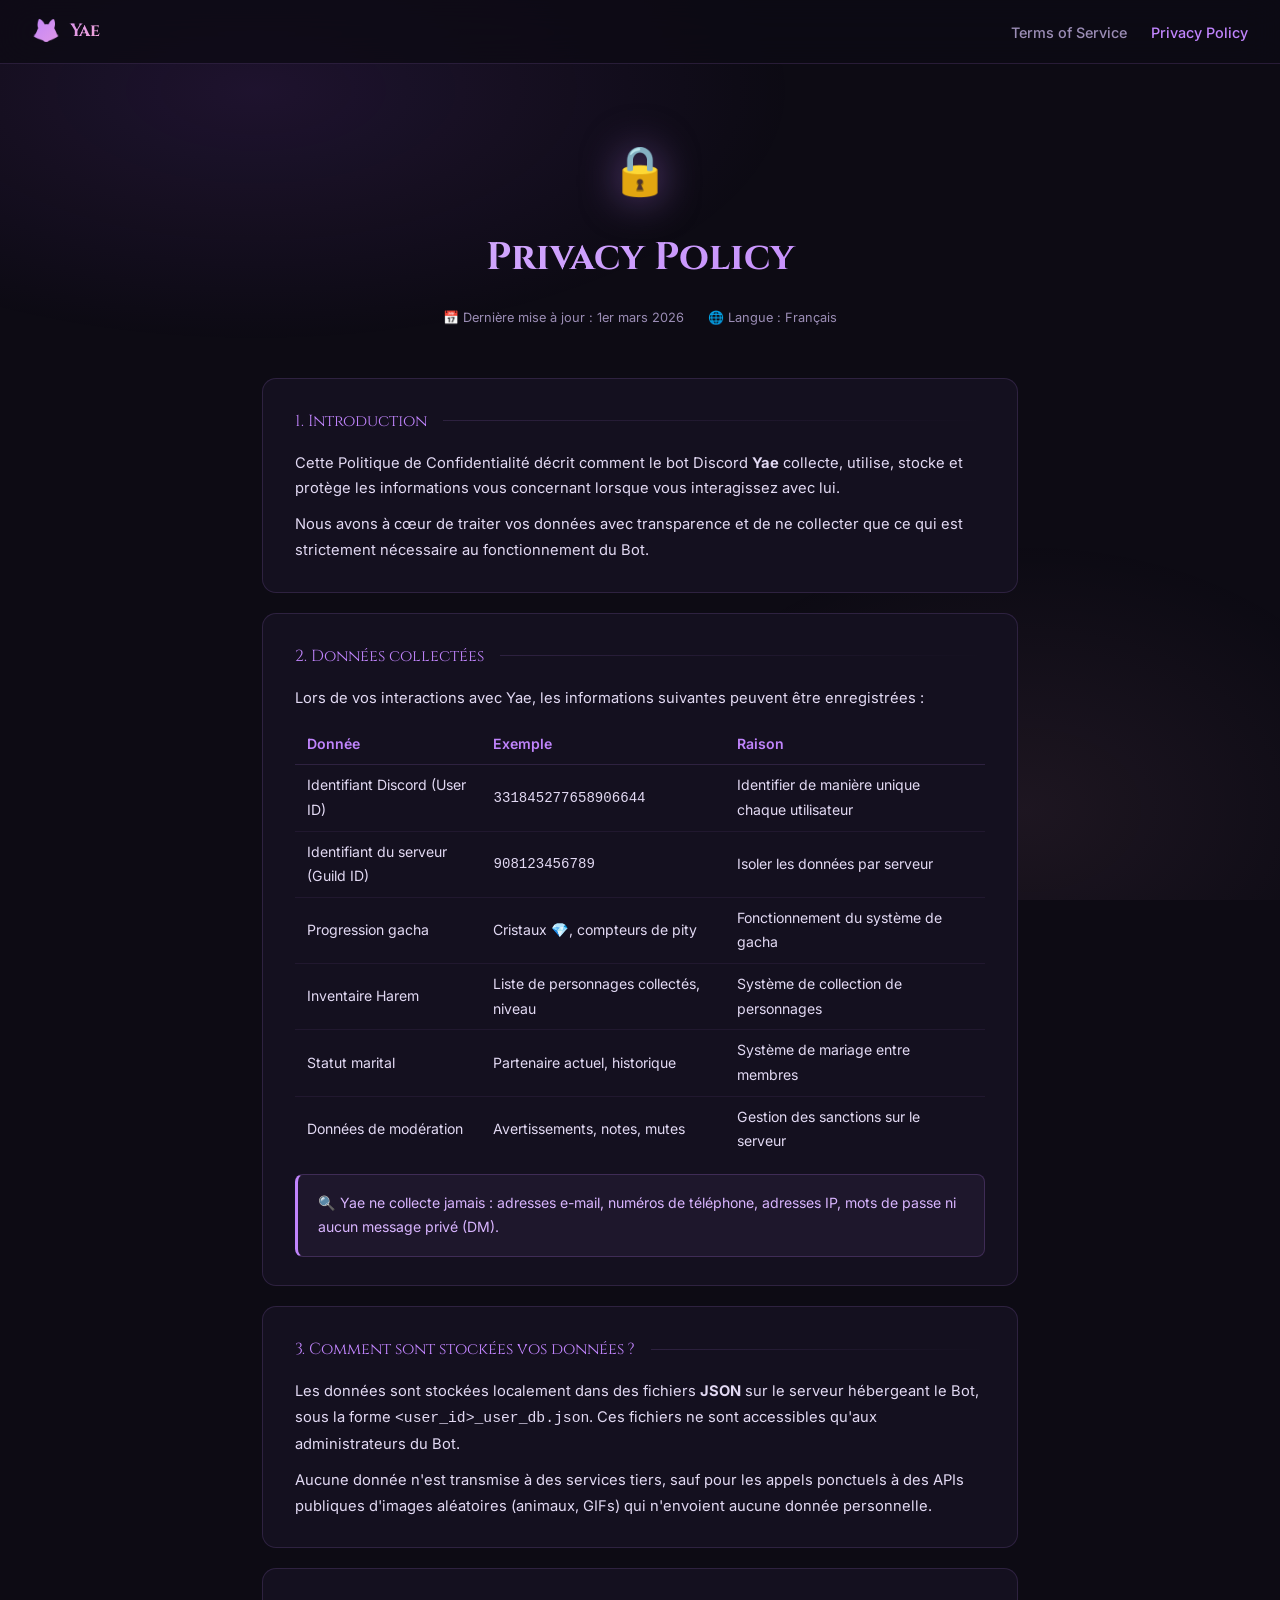
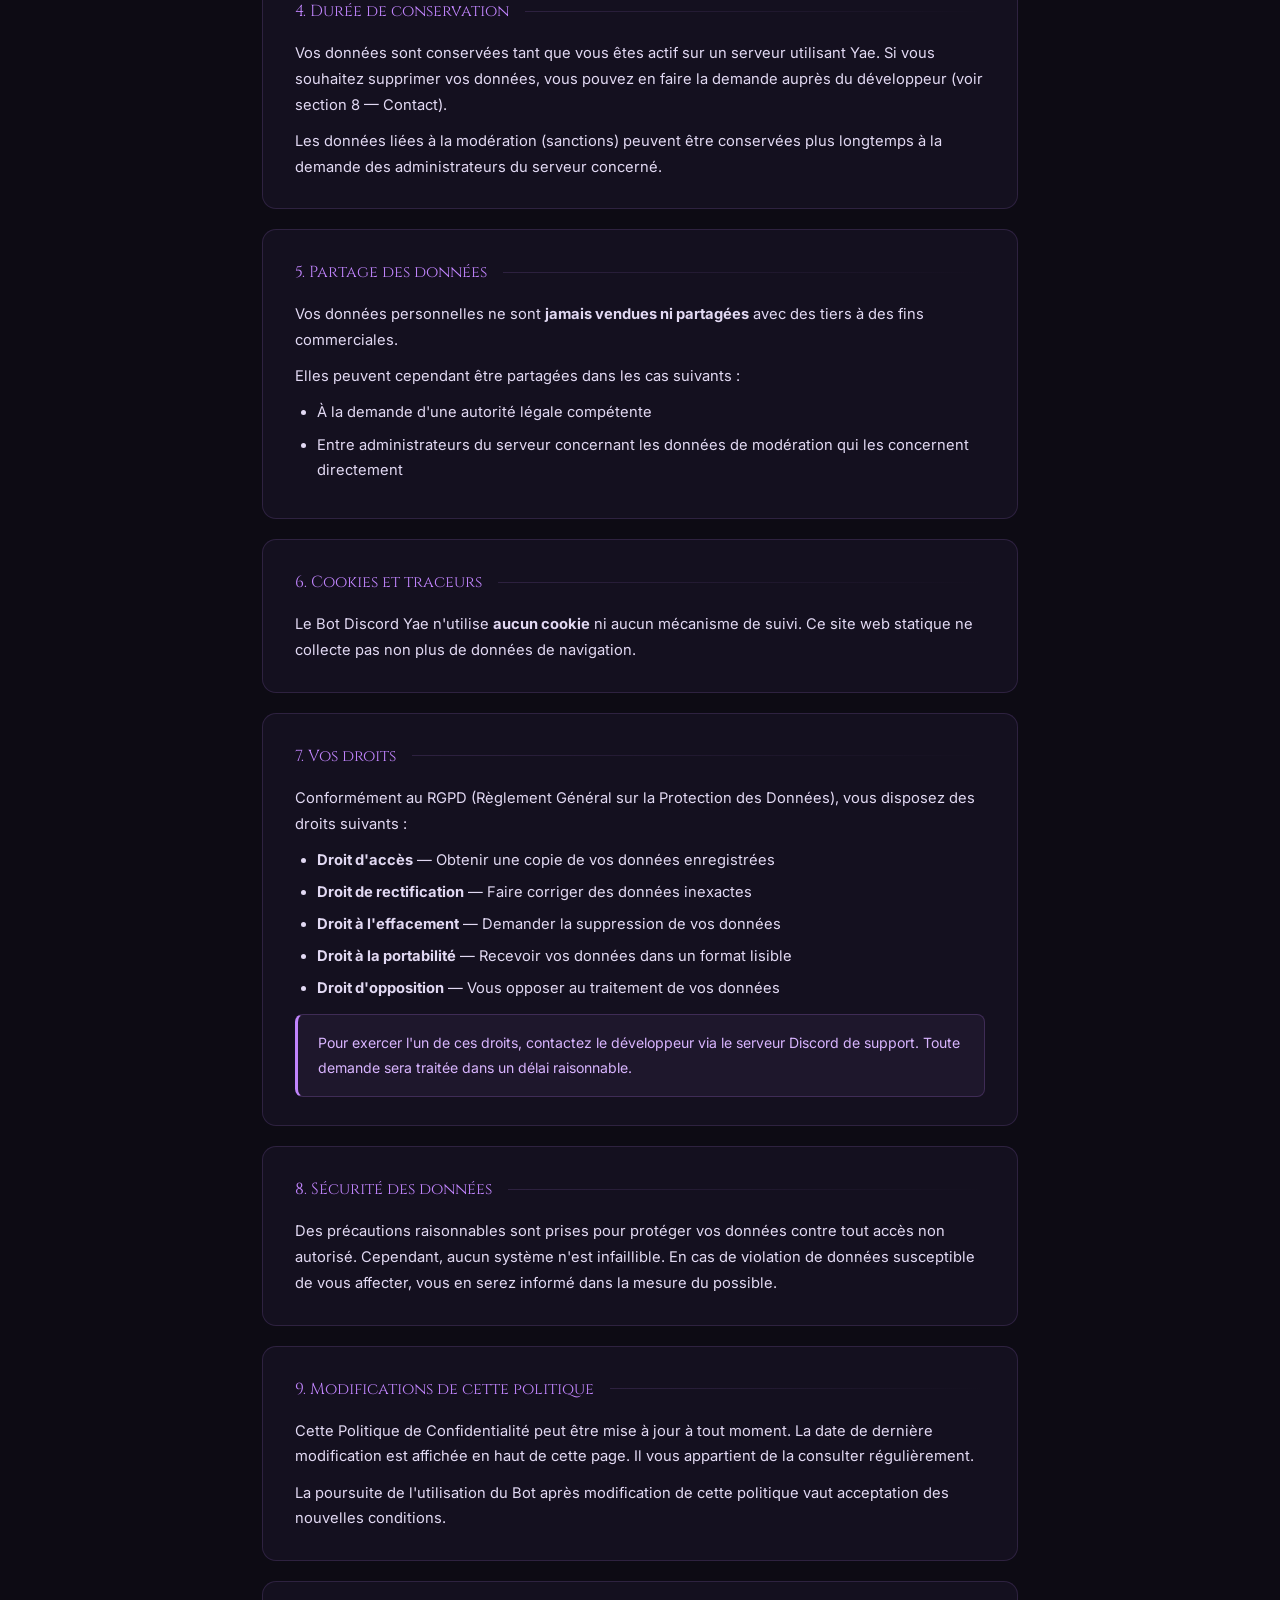
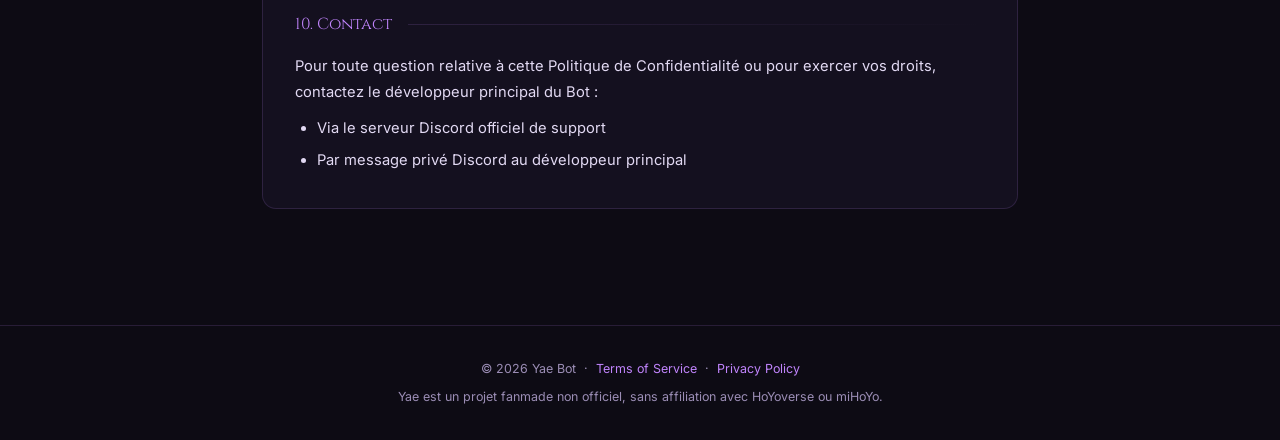
==== privacy.html @ f6617e18 "init" ====
<!DOCTYPE html>
<html lang="fr">
<head>
  <meta charset="UTF-8" />
  <meta name="viewport" content="width=device-width, initial-scale=1.0" />
  <title>Privacy Policy — Yae Bot</title>
  <meta name="description" content="Politique de confidentialité du bot Discord Yae." />
  <link rel="stylesheet" href="style.css" />
</head>
<body>

  <nav>
    <a class="nav-brand" href="index.html">
      <span class="kitsune">🦊</span> Yae
    </a>
    <ul class="nav-links">
      <li><a href="tos.html">Terms of Service</a></li>
      <li><a href="privacy.html" class="active">Privacy Policy</a></li>
    </ul>
  </nav>

  <div class="page">
    <div class="page-header">
      <span class="icon">🔒</span>
      <h1>Privacy Policy</h1>
      <div class="meta-row">
        <span>📅 Dernière mise à jour : 1er mars 2026</span>
        <span>🌐 Langue : Français</span>
      </div>
    </div>

    <!-- 1 -->
    <div class="section">
      <div class="section-title">1. Introduction</div>
      <p>
        Cette Politique de Confidentialité décrit comment le bot Discord <strong>Yae</strong>
        collecte, utilise, stocke et protège les informations vous concernant lorsque vous
        interagissez avec lui.
      </p>
      <p>
        Nous avons à cœur de traiter vos données avec transparence et de ne collecter que ce
        qui est strictement nécessaire au fonctionnement du Bot.
      </p>
    </div>

    <!-- 2 -->
    <div class="section">
      <div class="section-title">2. Données collectées</div>
      <p>
        Lors de vos interactions avec Yae, les informations suivantes peuvent être enregistrées :
      </p>

      <table>
        <thead>
          <tr>
            <th>Donnée</th>
            <th>Exemple</th>
            <th>Raison</th>
          </tr>
        </thead>
        <tbody>
          <tr>
            <td>Identifiant Discord (User ID)</td>
            <td><code>331845277658906644</code></td>
            <td>Identifier de manière unique chaque utilisateur</td>
          </tr>
          <tr>
            <td>Identifiant du serveur (Guild ID)</td>
            <td><code>908123456789</code></td>
            <td>Isoler les données par serveur</td>
          </tr>
          <tr>
            <td>Progression gacha</td>
            <td>Cristaux 💎, compteurs de pity</td>
            <td>Fonctionnement du système de gacha</td>
          </tr>
          <tr>
            <td>Inventaire Harem</td>
            <td>Liste de personnages collectés, niveau</td>
            <td>Système de collection de personnages</td>
          </tr>
          <tr>
            <td>Statut marital</td>
            <td>Partenaire actuel, historique</td>
            <td>Système de mariage entre membres</td>
          </tr>
          <tr>
            <td>Données de modération</td>
            <td>Avertissements, notes, mutes</td>
            <td>Gestion des sanctions sur le serveur</td>
          </tr>
        </tbody>
      </table>

      <div class="highlight">
        🔍 Yae ne collecte jamais : adresses e-mail, numéros de téléphone, adresses IP,
        mots de passe ni aucun message privé (DM).
      </div>
    </div>

    <!-- 3 -->
    <div class="section">
      <div class="section-title">3. Comment sont stockées vos données ?</div>
      <p>
        Les données sont stockées localement dans des fichiers <strong>JSON</strong> sur le
        serveur hébergeant le Bot, sous la forme <code>&lt;user_id&gt;_user_db.json</code>.
        Ces fichiers ne sont accessibles qu'aux administrateurs du Bot.
      </p>
      <p>
        Aucune donnée n'est transmise à des services tiers, sauf pour les appels ponctuels
        à des APIs publiques d'images aléatoires (animaux, GIFs) qui n'envoient aucune
        donnée personnelle.
      </p>
    </div>

    <!-- 4 -->
    <div class="section">
      <div class="section-title">4. Durée de conservation</div>
      <p>
        Vos données sont conservées tant que vous êtes actif sur un serveur utilisant Yae.
        Si vous souhaitez supprimer vos données, vous pouvez en faire la demande auprès
        du développeur (voir section 8 — Contact).
      </p>
      <p>
        Les données liées à la modération (sanctions) peuvent être conservées plus longtemps
        à la demande des administrateurs du serveur concerné.
      </p>
    </div>

    <!-- 5 -->
    <div class="section">
      <div class="section-title">5. Partage des données</div>
      <p>
        Vos données personnelles ne sont <strong>jamais vendues ni partagées</strong> avec
        des tiers à des fins commerciales.
      </p>
      <p>Elles peuvent cependant être partagées dans les cas suivants :</p>
      <ul>
        <li>À la demande d'une autorité légale compétente</li>
        <li>Entre administrateurs du serveur concernant les données de modération qui les concernent directement</li>
      </ul>
    </div>

    <!-- 6 -->
    <div class="section">
      <div class="section-title">6. Cookies et traceurs</div>
      <p>
        Le Bot Discord Yae n'utilise <strong>aucun cookie</strong> ni aucun mécanisme de
        suivi. Ce site web statique ne collecte pas non plus de données de navigation.
      </p>
    </div>

    <!-- 7 -->
    <div class="section">
      <div class="section-title">7. Vos droits</div>
      <p>Conformément au RGPD (Règlement Général sur la Protection des Données), vous disposez des droits suivants :</p>
      <ul>
        <li><strong>Droit d'accès</strong> — Obtenir une copie de vos données enregistrées</li>
        <li><strong>Droit de rectification</strong> — Faire corriger des données inexactes</li>
        <li><strong>Droit à l'effacement</strong> — Demander la suppression de vos données</li>
        <li><strong>Droit à la portabilité</strong> — Recevoir vos données dans un format lisible</li>
        <li><strong>Droit d'opposition</strong> — Vous opposer au traitement de vos données</li>
      </ul>
      <div class="highlight">
        Pour exercer l'un de ces droits, contactez le développeur via le serveur Discord de support.
        Toute demande sera traitée dans un délai raisonnable.
      </div>
    </div>

    <!-- 8 -->
    <div class="section">
      <div class="section-title">8. Sécurité des données</div>
      <p>
        Des précautions raisonnables sont prises pour protéger vos données contre tout accès
        non autorisé. Cependant, aucun système n'est infaillible. En cas de violation de
        données susceptible de vous affecter, vous en serez informé dans la mesure du possible.
      </p>
    </div>

    <!-- 9 -->
    <div class="section">
      <div class="section-title">9. Modifications de cette politique</div>
      <p>
        Cette Politique de Confidentialité peut être mise à jour à tout moment. La date de
        dernière modification est affichée en haut de cette page. Il vous appartient de la
        consulter régulièrement.
      </p>
      <p>
        La poursuite de l'utilisation du Bot après modification de cette politique vaut
        acceptation des nouvelles conditions.
      </p>
    </div>

    <!-- 10 -->
    <div class="section">
      <div class="section-title">10. Contact</div>
      <p>
        Pour toute question relative à cette Politique de Confidentialité ou pour exercer
        vos droits, contactez le développeur principal du Bot :
      </p>
      <ul>
        <li>Via le serveur Discord officiel de support</li>
        <li>Par message privé Discord au développeur principal</li>
      </ul>
    </div>

  </div><!-- /.page -->

  <footer>
    <p>
      &copy; 2026 Yae Bot &nbsp;·&nbsp;
      <a href="tos.html">Terms of Service</a> &nbsp;·&nbsp;
      <a href="privacy.html">Privacy Policy</a>
    </p>
    <p style="margin-top:.4rem;">
      Yae est un projet fanmade non officiel, sans affiliation avec HoYoverse ou miHoYo.
    </p>
  </footer>

</body>
</html>
---- style.css ----
@import url('https://fonts.googleapis.com/css2?family=Cinzel:wght@400;600;700&family=Inter:wght@300;400;500;600&display=swap');

:root {
  --bg:          #0d0b14;
  --bg-card:     #14101f;
  --bg-card2:    #1b1529;
  --border:      rgba(192, 132, 252, 0.15);
  --border-glow: rgba(192, 132, 252, 0.4);
  --purple:      #c084fc;
  --purple-dim:  #9b5de5;
  --pink:        #f9a8d4;
  --lavender:    #d8b4fe;
  --text:        #e2d9f3;
  --text-muted:  #9b8db5;
  --radius:      14px;
}

*, *::before, *::after { box-sizing: border-box; margin: 0; padding: 0; }

html { scroll-behavior: smooth; }

body {
  font-family: 'Inter', sans-serif;
  background: var(--bg);
  color: var(--text);
  line-height: 1.75;
  min-height: 100vh;
}

/* ── Ambient glow background ───────────────────────────────────────── */
body::before {
  content: '';
  position: fixed;
  inset: 0;
  background:
    radial-gradient(ellipse 60% 40% at 20% 10%, rgba(160,80,240,.12) 0%, transparent 70%),
    radial-gradient(ellipse 50% 50% at 80% 90%, rgba(249,168,212,.07) 0%, transparent 60%);
  pointer-events: none;
  z-index: 0;
}

/* ── Nav ────────────────────────────────────────────────────────────── */
nav {
  position: sticky;
  top: 0;
  z-index: 100;
  backdrop-filter: blur(18px);
  background: rgba(13,11,20,.8);
  border-bottom: 1px solid var(--border);
  padding: 0 2rem;
  height: 64px;
  display: flex;
  align-items: center;
  justify-content: space-between;
}

.nav-brand {
  display: flex;
  align-items: center;
  gap: .6rem;
  text-decoration: none;
  font-family: 'Cinzel', serif;
  font-size: 1.1rem;
  font-weight: 700;
  background: linear-gradient(135deg, var(--purple), var(--pink));
  -webkit-background-clip: text;
  -webkit-text-fill-color: transparent;
  background-clip: text;
}

.nav-brand .kitsune { font-size: 1.4rem; -webkit-text-fill-color: unset; }

.nav-links { display: flex; gap: 1.5rem; list-style: none; }

.nav-links a {
  text-decoration: none;
  color: var(--text-muted);
  font-size: .9rem;
  font-weight: 500;
  transition: color .2s;
}

.nav-links a:hover,
.nav-links a.active { color: var(--purple); }

/* ── Hero ───────────────────────────────────────────────────────────── */
.hero {
  position: relative;
  z-index: 1;
  text-align: center;
  padding: 6rem 2rem 4rem;
}

.hero-icon {
  font-size: 3.5rem;
  display: block;
  margin-bottom: 1rem;
  filter: drop-shadow(0 0 24px rgba(192,132,252,.6));
}

.hero h1 {
  font-family: 'Cinzel', serif;
  font-size: clamp(2rem, 5vw, 3.2rem);
  font-weight: 700;
  background: linear-gradient(135deg, var(--lavender) 0%, var(--purple) 50%, var(--pink) 100%);
  -webkit-background-clip: text;
  -webkit-text-fill-color: transparent;
  background-clip: text;
  margin-bottom: .75rem;
}

.hero p {
  color: var(--text-muted);
  font-size: 1.05rem;
  max-width: 520px;
  margin: 0 auto 2rem;
  font-style: italic;
}

.badge-row { display: flex; gap: .75rem; justify-content: center; flex-wrap: wrap; }

.badge {
  display: inline-flex;
  align-items: center;
  gap: .4rem;
  padding: .35rem .85rem;
  border-radius: 999px;
  border: 1px solid var(--border);
  background: var(--bg-card);
  font-size: .78rem;
  color: var(--text-muted);
}

/* ── Cards grid ─────────────────────────────────────────────────────── */
.cards {
  position: relative;
  z-index: 1;
  display: grid;
  grid-template-columns: repeat(auto-fit, minmax(280px, 1fr));
  gap: 1.5rem;
  max-width: 860px;
  margin: 3rem auto 6rem;
  padding: 0 2rem;
}

.card {
  background: var(--bg-card);
  border: 1px solid var(--border);
  border-radius: var(--radius);
  padding: 2rem;
  text-decoration: none;
  color: inherit;
  transition: border-color .25s, transform .2s, box-shadow .25s;
  display: block;
}

.card:hover {
  border-color: var(--border-glow);
  transform: translateY(-4px);
  box-shadow: 0 12px 40px rgba(160,80,240,.15);
}

.card-icon { font-size: 2.2rem; margin-bottom: 1rem; }

.card h2 {
  font-family: 'Cinzel', serif;
  font-size: 1.15rem;
  color: var(--lavender);
  margin-bottom: .5rem;
}

.card p { font-size: .88rem; color: var(--text-muted); }

/* ── Page layout ────────────────────────────────────────────────────── */
.page {
  position: relative;
  z-index: 1;
  max-width: 820px;
  margin: 0 auto;
  padding: 4rem 2rem 6rem;
}

.page-header { text-align: center; margin-bottom: 3rem; }

.page-header .icon {
  font-size: 3rem;
  display: block;
  margin-bottom: .75rem;
  filter: drop-shadow(0 0 20px rgba(192,132,252,.5));
}

.page-header h1 {
  font-family: 'Cinzel', serif;
  font-size: clamp(1.6rem, 4vw, 2.4rem);
  background: linear-gradient(135deg, var(--lavender), var(--purple));
  -webkit-background-clip: text;
  -webkit-text-fill-color: transparent;
  background-clip: text;
}

.meta-row {
  display: flex;
  gap: 1.5rem;
  justify-content: center;
  flex-wrap: wrap;
  margin-top: 1rem;
}

.meta-row span {
  font-size: .8rem;
  color: var(--text-muted);
  display: flex;
  align-items: center;
  gap: .3rem;
}

/* ── Section ────────────────────────────────────────────────────────── */
.section {
  background: var(--bg-card);
  border: 1px solid var(--border);
  border-radius: var(--radius);
  padding: 1.75rem 2rem;
  margin-bottom: 1.25rem;
  transition: border-color .2s;
}

.section:hover { border-color: rgba(192,132,252,.25); }

.section-title {
  font-family: 'Cinzel', serif;
  font-size: 1rem;
  color: var(--purple);
  margin-bottom: 1rem;
  display: flex;
  align-items: center;
  gap: .5rem;
}

.section-title::after {
  content: '';
  flex: 1;
  height: 1px;
  background: linear-gradient(to right, var(--border), transparent);
  margin-left: .5rem;
}

.section p { font-size: .92rem; color: var(--text); margin-bottom: .65rem; }
.section p:last-child { margin-bottom: 0; }

.section ul, .section ol {
  padding-left: 1.4rem;
  font-size: .92rem;
  color: var(--text);
}

.section li { margin-bottom: .4rem; }

.section a { color: var(--purple); text-decoration: none; }
.section a:hover { text-decoration: underline; }

/* ── Highlight box ──────────────────────────────────────────────────── */
.highlight {
  background: rgba(192,132,252,.06);
  border: 1px solid rgba(192,132,252,.2);
  border-left: 3px solid var(--purple);
  border-radius: 8px;
  padding: 1rem 1.25rem;
  font-size: .88rem;
  color: var(--lavender);
  margin-top: .75rem;
}

/* ── Table ──────────────────────────────────────────────────────────── */
table {
  width: 100%;
  border-collapse: collapse;
  font-size: .88rem;
  margin-top: .75rem;
}

th {
  text-align: left;
  color: var(--purple);
  font-weight: 600;
  padding: .5rem .75rem;
  border-bottom: 1px solid var(--border);
}

td { padding: .5rem .75rem; border-bottom: 1px solid rgba(192,132,252,.07); color: var(--text); }

tr:last-child td { border-bottom: none; }

/* ── Footer ─────────────────────────────────────────────────────────── */
footer {
  position: relative;
  z-index: 1;
  border-top: 1px solid var(--border);
  text-align: center;
  padding: 2rem;
  font-size: .78rem;
  color: var(--text-muted);
}

footer a { color: var(--purple); text-decoration: none; }
footer a:hover { text-decoration: underline; }

/* ── Divider ────────────────────────────────────────────────────────── */
.divider {
  border: none;
  border-top: 1px solid var(--border);
  margin: 2rem 0;
}

/* ── Responsive ─────────────────────────────────────────────────────── */
@media (max-width: 600px) {
  nav { padding: 0 1rem; }
  .page { padding: 2.5rem 1rem 4rem; }
  .section { padding: 1.25rem 1.25rem; }
  .cards { grid-template-columns: 1fr; }
}
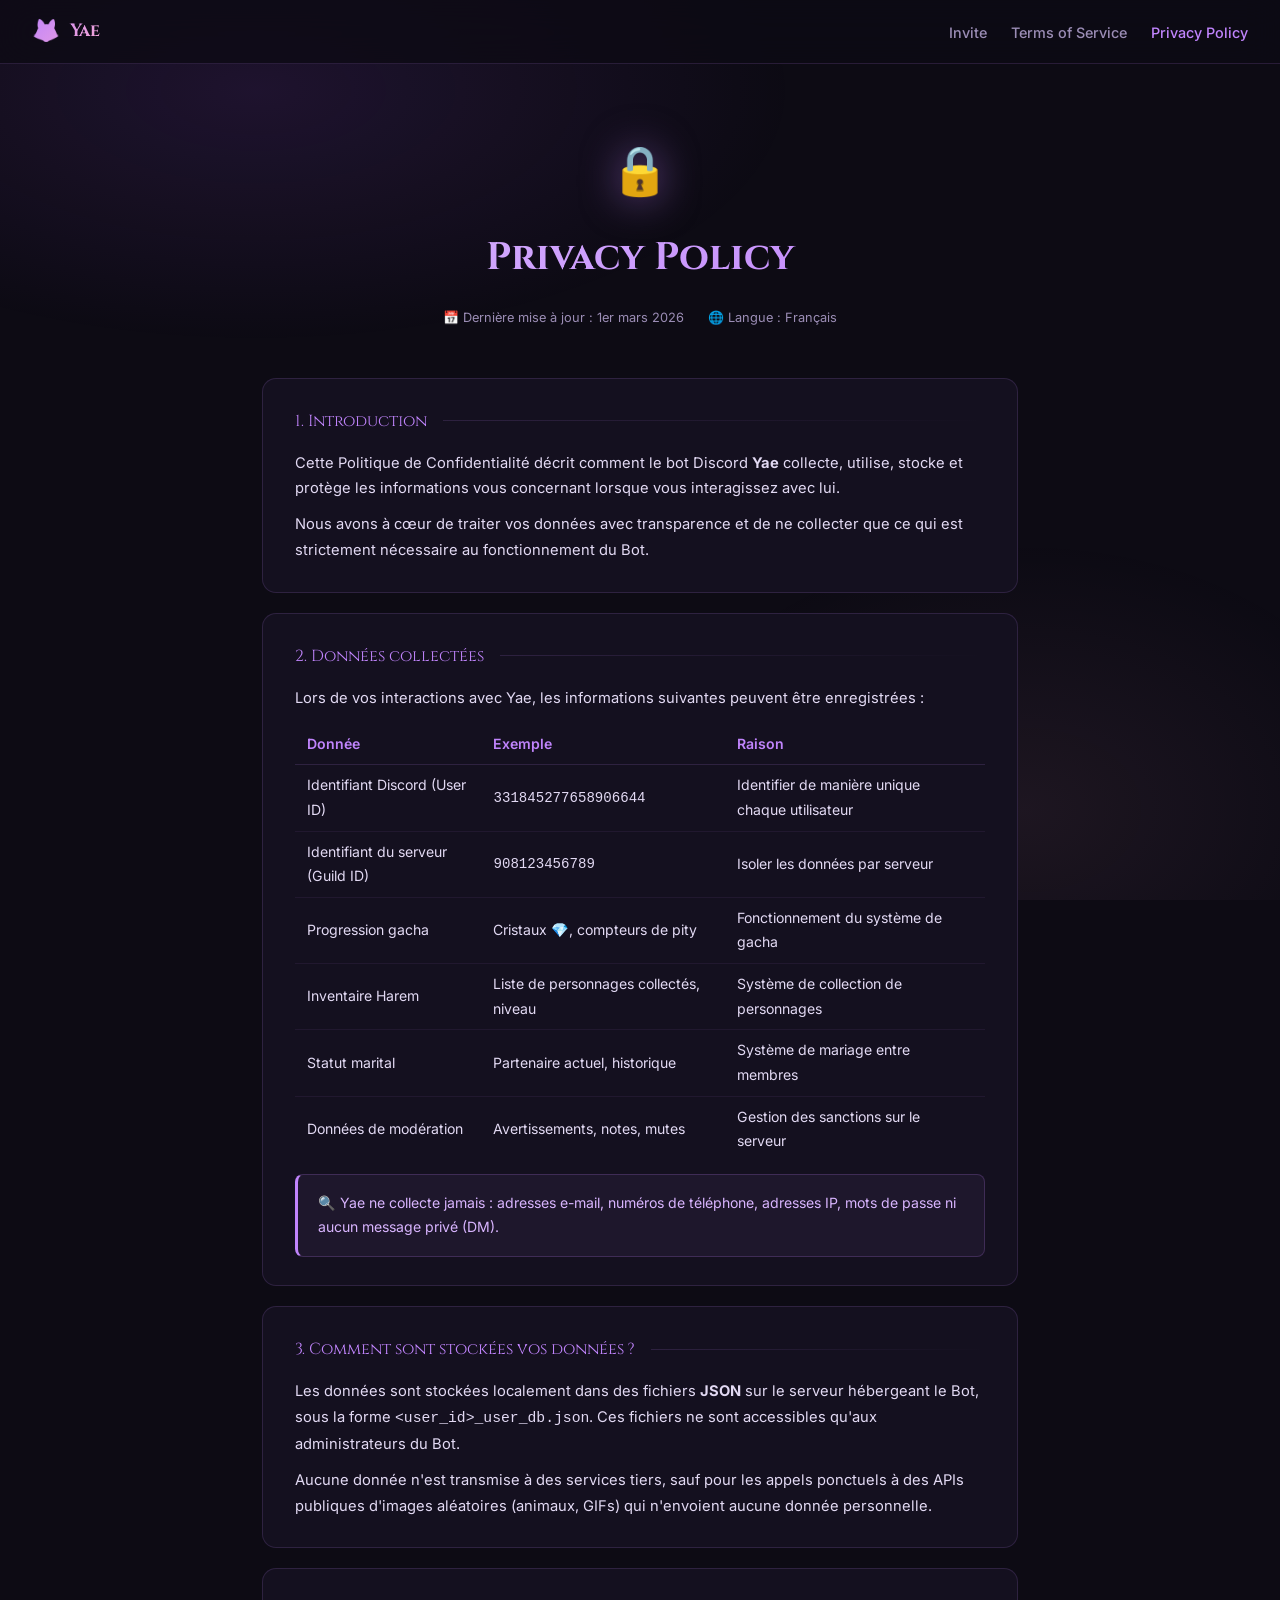
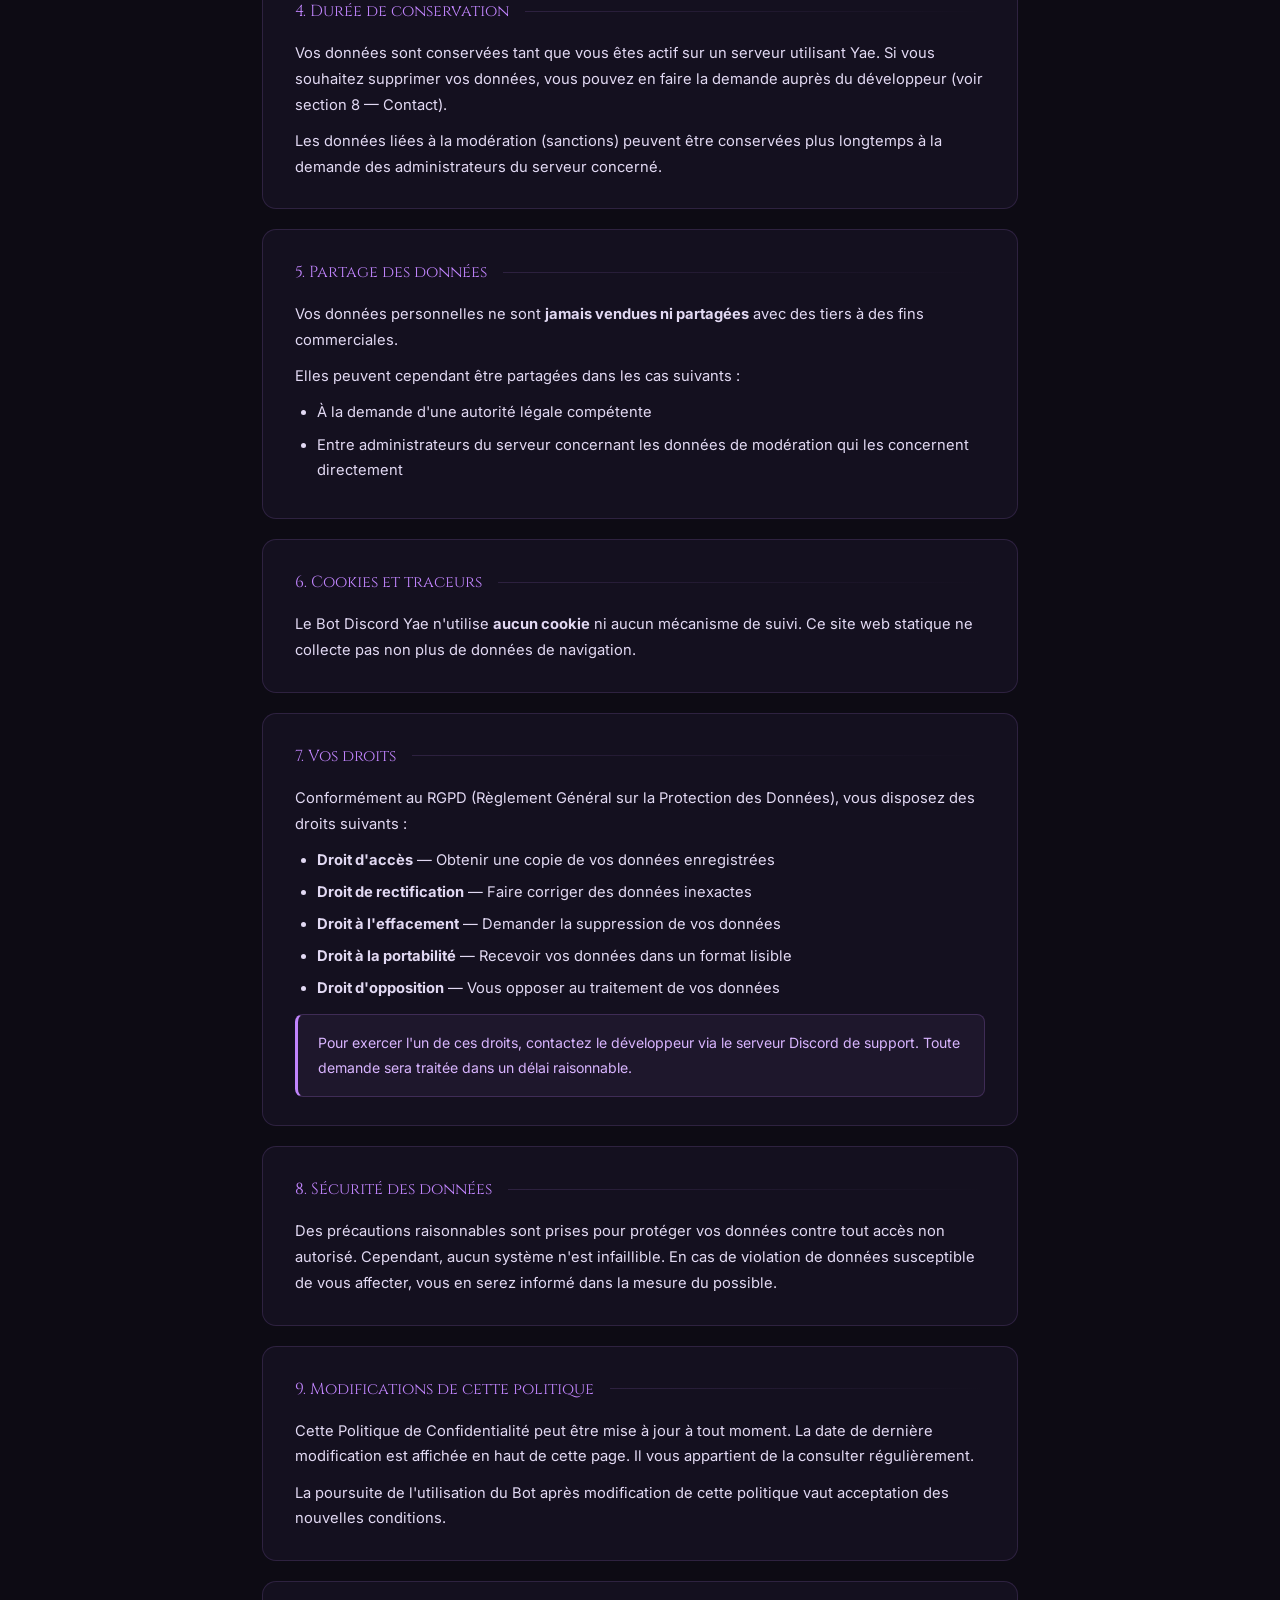
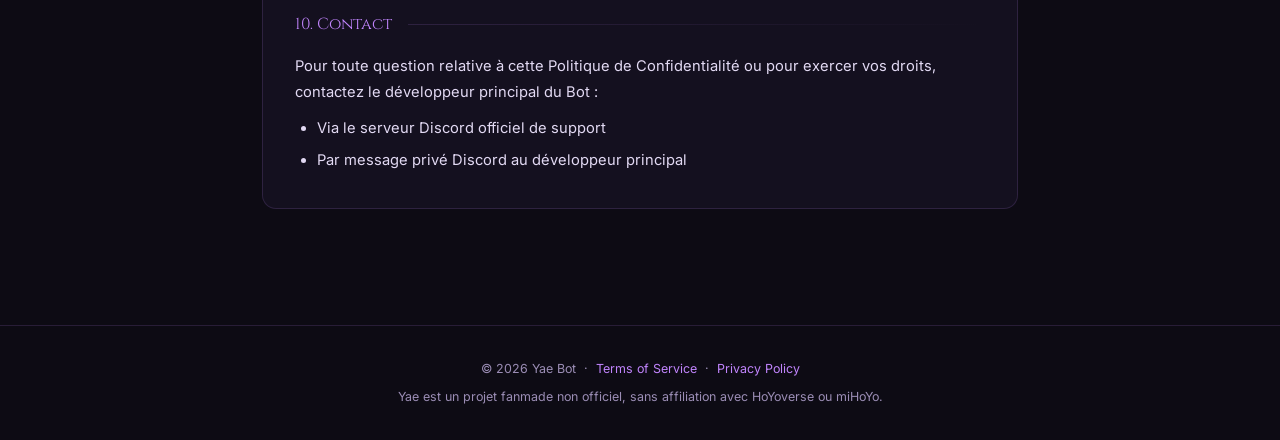
==== commit 8cf07da7: "invite" ====
--- a/privacy.html
+++ b/privacy.html
@@ -14,6 +14,7 @@
       <span class="kitsune">🦊</span> Yae
     </a>
     <ul class="nav-links">
+      <li><a href="https://discord.com/oauth2/authorize?client_id=1476812577047576707" target="_blank" rel="noopener noreferrer">Invite</a></li>
       <li><a href="tos.html">Terms of Service</a></li>
       <li><a href="privacy.html" class="active">Privacy Policy</a></li>
     </ul>
--- a/style.css
+++ b/style.css
@@ -88,8 +88,46 @@
   position: relative;
   z-index: 1;
   text-align: center;
-  padding: 6rem 2rem 4rem;
-}
+  padding: 6rem 2rem 5rem;
+  overflow: hidden;
+  min-height: 92vh;
+  display: flex;
+  flex-direction: column;
+  align-items: center;
+  justify-content: center;
+}
+
+.hero-bg {
+  position: absolute;
+  inset: 0;
+  z-index: 0;
+  pointer-events: none;
+}
+
+.hero-bg video {
+  width: 100%;
+  height: 100%;
+  object-fit: cover;
+  object-position: center 20%;
+  opacity: .55;
+  filter: saturate(1.3) brightness(.7);
+}
+
+.hero-bg::after {
+  content: '';
+  position: absolute;
+  inset: 0;
+  background:
+    linear-gradient(to bottom,
+      rgba(13,11,20,.35) 0%,
+      rgba(13,11,20,.15) 45%,
+      rgba(13,11,20,.65) 80%,
+      var(--bg) 100%),
+    radial-gradient(ellipse 70% 60% at 50% 50%, rgba(160,80,240,.18) 0%, transparent 70%);
+  pointer-events: none;
+}
+
+.hero > *:not(.hero-bg) { position: relative; z-index: 1; }
 
 .hero-icon {
   font-size: 3.5rem;
